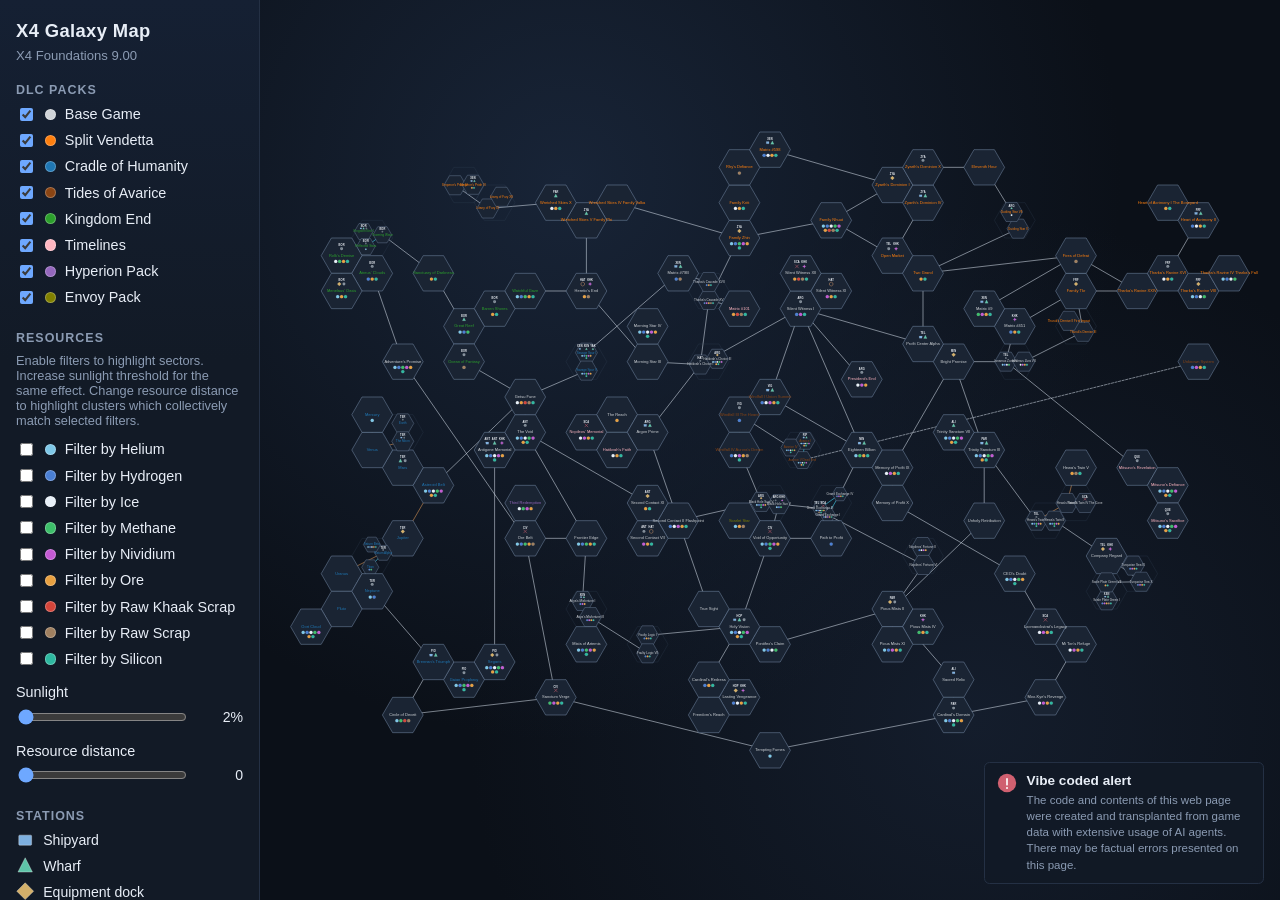
==== index.html @ addcf1e5 "first commit" ====
<!DOCTYPE html>
<html lang="en">
  <head>
    <meta charset="utf-8" />
    <meta name="viewport" content="width=device-width, initial-scale=1" />
    <title>X4 Galaxy Map</title>
    <link rel="stylesheet" href="map.css" />
  </head>
  <body>
    <aside class="panel" aria-label="Map filters">
      <h1>X4 Galaxy Map</h1>
      <p class="map-version">X4 Foundations 9.00</p>
      <section class="filter-section">
        <h2>DLC packs</h2>
        <div id="dlc-filters" class="dlc-filters"></div>
      </section>
      <section class="filter-section">
        <h2>Resources</h2>
        <p class="hint">
          Enable filters to highlight sectors. Increase sunlight threshold for the same effect.
          Change resource distance to highlight clusters which collectively match selected filters.
        </p>
        <div id="resource-filters" class="dlc-filters"></div>
        <div class="slider-filter">
          <label for="sunlight-slider">Sunlight</label>
          <div class="slider-row">
            <input
              id="sunlight-slider"
              type="range"
              min="0"
              max="0"
              value="0"
              step="1"
              disabled
            />
            <output id="sunlight-value" for="sunlight-slider">—</output>
          </div>
        </div>
        <div class="slider-filter">
          <label for="resource-distance-slider">Resource distance</label>
          <div class="slider-row">
            <input
              id="resource-distance-slider"
              type="range"
              min="0"
              max="6"
              value="0"
              step="1"
            />
            <output
              id="resource-distance-value"
              for="resource-distance-slider"
              >0</output
            >
          </div>
        </div>
      </section>
      <section class="legend-section">
        <h2>Stations</h2>
        <ul class="legend">
          <li>
            <svg class="station-legend-icon" viewBox="-6 -6 12 12" aria-hidden="true">
              <rect class="shipyard" x="-4.2" y="-3.3" width="8.4" height="6.6" rx="0.6" />
            </svg>
            Shipyard
          </li>
          <li>
            <svg class="station-legend-icon" viewBox="-6 -6 12 12" aria-hidden="true">
              <polygon class="wharf" points="0,-5.5 4.7,3.8 -4.7,3.8" />
            </svg>
            Wharf
          </li>
          <li>
            <svg class="station-legend-icon" viewBox="-6 -6 12 12" aria-hidden="true">
              <polygon class="equipmentdock" points="0,-5.5 5.5,0 0,5.5 -5.5,0" />
            </svg>
            Equipment dock
          </li>
          <li>
            <svg class="station-legend-icon" viewBox="-6 -6 12 12" aria-hidden="true">
              <g class="tradestation">
                <circle r="4" />
                <line x1="-2.5" y1="0" x2="2.5" y2="0" />
                <line x1="0" y1="-2.5" x2="0" y2="2.5" />
              </g>
            </svg>
            Trade station
          </li>
          <li>
            <svg class="station-legend-icon" viewBox="-6 -6 12 12" aria-hidden="true">
              <polygon
                class="freeport"
                points="0,-5.2 4.5,-2.6 4.5,2.6 0,5.2 -4.5,2.6 -4.5,-2.6"
              />
            </svg>
            Free port
          </li>
          <li>
            <svg class="station-legend-icon" viewBox="-6 -6 12 12" aria-hidden="true">
              <g class="piratebase">
                <line x1="-4" y1="-4" x2="4" y2="4" />
                <line x1="4" y1="-4" x2="-4" y2="4" />
              </g>
            </svg>
            Pirate base
          </li>
          <li>
            <svg class="station-legend-icon" viewBox="-6 -6 12 12" aria-hidden="true">
              <g class="khaak_hive">
                <polygon points="0,-5.5 1.9,0 0,5.5 -1.9,0" />
                <polygon points="-5.5,0 0,-1.9 5.5,0 0,1.9" />
              </g>
            </svg>
            Kha'ak hive sector
          </li>
        </ul>
      </section>
      <section class="legend-section">
        <h2>Connections</h2>
        <ul class="legend">
          <li><span class="swatch jump_gate"></span> Jump gate</li>
          <li><span class="swatch accelerator"></span> Accelerator</li>
          <li><span class="swatch superhighway"></span> Superhighway</li>
        </ul>
      </section>
    </aside>
    <main class="map-stage">
      <svg id="map" xmlns="http://www.w3.org/2000/svg" role="img" aria-label="Galaxy map"></svg>
      <aside class="vibe-disclaimer" role="note" aria-label="Disclaimer">
        <svg class="vibe-disclaimer-icon" viewBox="0 0 24 24" aria-hidden="true">
          <circle cx="12" cy="12" r="11" fill="#d06070" />
          <rect x="11" y="6" width="2" height="9" rx="1" fill="#fff" />
          <circle cx="12" cy="18" r="1.2" fill="#fff" />
        </svg>
        <div class="vibe-disclaimer-text">
          <p class="vibe-disclaimer-title">Vibe coded alert</p>
          <p class="vibe-disclaimer-body">
            The code and contents of this web page were created and transplanted
            from game data with extensive usage of AI agents. There may be factual
            errors presented on this page.
          </p>
        </div>
      </aside>
    </main>
    <script type="module" src="map.js"></script>
  </body>
</html>
---- map.css ----
:root {
  --bg: #0b1018;
  --panel: #121a26;
  --border: #243044;
  --text: #e8eef7;
  --muted: #8b9bb3;
  --hex-fill: #1a2433;
  --hex-stroke: #6f839f;
  --hex-dim: #10151e;
  --label: #f2f6fb;
  --label-dim: #5a6a80;
  --jump: #dce6f2;
  --accel: #f0a35a;
  --highway: #3ec6e0;
  --station-shipyard: #7eb0e0;
  --station-wharf: #5ec4a8;
  --station-equipmentdock: #d4b06a;
  --station-tradestation: #c9d4e0;
  --station-freeport: #e0a070;
  --station-piratebase: #d06070;
  --station-khaak: #c45ad4;
  --dim-opacity: 0.22;
  --font: "Segoe UI", "Helvetica Neue", sans-serif;
}

* {
  box-sizing: border-box;
}

html,
body {
  margin: 0;
  height: 100%;
  background: var(--bg);
  color: var(--text);
  font-family: var(--font);
}

body {
  display: grid;
  grid-template-columns: 260px 1fr;
}

.panel {
  padding: 1.25rem 1rem;
  background: linear-gradient(180deg, #152033 0%, var(--panel) 40%);
  border-right: 1px solid var(--border);
  overflow: auto;
}

.panel h1 {
  margin: 0 0 0.35rem;
  font-size: 1.15rem;
  font-weight: 650;
  letter-spacing: 0.02em;
}

.map-version {
  margin: 0 0 1.25rem;
  font-size: 0.82rem;
  color: var(--muted);
}

.panel h2 {
  margin: 0 0 0.5rem;
  font-size: 0.78rem;
  text-transform: uppercase;
  letter-spacing: 0.08em;
  color: var(--muted);
  font-weight: 600;
}

.hint {
  margin: 0 0 0.75rem;
  font-size: 0.8rem;
  color: var(--muted);
}

.filter-section,
.legend-section {
  margin-bottom: 1.5rem;
}

.dlc-filters {
  display: flex;
  flex-direction: column;
  gap: 0.45rem;
}

.dlc-filters label {
  display: flex;
  align-items: center;
  gap: 0.55rem;
  font-size: 0.9rem;
  cursor: pointer;
  user-select: none;
}

.dlc-filters input {
  accent-color: #6ea8ff;
}

.slider-filter {
  margin-top: 1rem;
}

.slider-filter > label {
  display: block;
  margin-bottom: 0.4rem;
  font-size: 0.9rem;
}

.slider-row {
  display: flex;
  align-items: center;
  gap: 0.65rem;
}

.slider-row input[type="range"] {
  flex: 1 1 auto;
  min-width: 0;
  accent-color: #6ea8ff;
}

.slider-row output {
  flex: 0 0 auto;
  min-width: 2.75rem;
  font-size: 0.88rem;
  font-variant-numeric: tabular-nums;
  color: var(--text);
  text-align: right;
}

.dlc-dot {
  width: 0.7rem;
  height: 0.7rem;
  border-radius: 50%;
  flex: 0 0 auto;
  border: 1px solid rgba(255, 255, 255, 0.25);
}

.legend {
  list-style: none;
  margin: 0;
  padding: 0;
  display: flex;
  flex-direction: column;
  gap: 0.45rem;
  font-size: 0.88rem;
}

.legend li {
  display: flex;
  align-items: center;
  gap: 0.55rem;
}

.swatch {
  width: 1.4rem;
  height: 0;
  border-top: 2px solid;
}

.swatch.jump_gate {
  border-color: var(--jump);
}

.swatch.accelerator {
  border-color: var(--accel);
}

.swatch.superhighway {
  border-color: var(--highway);
}

.station-legend-icon {
  width: 1.15rem;
  height: 1.15rem;
  flex: 0 0 auto;
  overflow: visible;
}

.station-icons.dimmed {
  opacity: var(--dim-opacity);
}

.station-icon {
  pointer-events: none;
}

.station-icon.shipyard,
.station-legend-icon .shipyard {
  fill: var(--station-shipyard);
  stroke: rgba(255, 255, 255, 0.35);
  stroke-width: 0.6;
}

.station-icon.wharf,
.station-legend-icon .wharf {
  fill: var(--station-wharf);
  stroke: rgba(255, 255, 255, 0.35);
  stroke-width: 0.6;
}

.station-icon.equipmentdock,
.station-legend-icon .equipmentdock {
  fill: var(--station-equipmentdock);
  stroke: rgba(255, 255, 255, 0.35);
  stroke-width: 0.6;
}

.station-icon.tradestation,
.station-legend-icon .tradestation {
  fill: var(--station-tradestation);
  stroke: rgba(20, 28, 40, 0.85);
  stroke-width: 0.85;
}

.station-icon.tradestation line,
.station-legend-icon .tradestation line {
  fill: none;
  stroke: rgba(20, 28, 40, 0.9);
  stroke-width: 0.9;
  stroke-linecap: round;
}

.station-icon.freeport,
.station-legend-icon .freeport {
  fill: none;
  stroke: var(--station-freeport);
  stroke-width: 1.15;
}

.station-icon.piratebase,
.station-legend-icon .piratebase {
  fill: none;
  stroke: var(--station-piratebase);
  stroke-width: 1.35;
  stroke-linecap: round;
}

.station-icon.khaak_hive,
.station-legend-icon .khaak_hive {
  fill: var(--station-khaak);
  stroke: rgba(255, 255, 255, 0.3);
  stroke-width: 0.45;
}

.faction-label {
  fill: var(--label);
  font-size: 7px;
  font-weight: 650;
  font-family: var(--font);
  letter-spacing: 0.04em;
  text-anchor: middle;
  pointer-events: none;
}

.map-stage {
  position: relative;
  overflow: hidden;
  background:
    radial-gradient(ellipse at 30% 20%, #182437 0%, transparent 55%),
    radial-gradient(ellipse at 70% 80%, #141d2c 0%, transparent 50%),
    var(--bg);
  cursor: grab;
}

.map-stage.dragging {
  cursor: grabbing;
}

.vibe-disclaimer {
  position: absolute;
  bottom: 1rem;
  right: 1rem;
  z-index: 10;
  display: flex;
  align-items: flex-start;
  gap: 0.6rem;
  max-width: 280px;
  padding: 0.65rem 0.75rem;
  border: 1px solid var(--border);
  border-radius: 0.35rem;
  background: rgba(18, 26, 38, 0.88);
  pointer-events: none;
}

.vibe-disclaimer-icon {
  flex-shrink: 0;
  width: 1.25rem;
  height: 1.25rem;
}

.vibe-disclaimer-text {
  min-width: 0;
}

.vibe-disclaimer-title {
  margin: 0 0 0.25rem;
  font-size: 0.85rem;
  font-weight: 650;
  color: var(--text);
}

.vibe-disclaimer-body {
  margin: 0;
  font-size: 0.72rem;
  line-height: 1.4;
  color: var(--muted);
}

#map {
  width: 100%;
  height: 100%;
  display: block;
  touch-action: none;
}

.hex {
  fill: var(--hex-fill);
  stroke: var(--hex-stroke);
  stroke-width: 1.5;
}

.hex.parent {
  fill: none;
  stroke: #3a4a60;
  stroke-width: 1.2;
  opacity: 0.55;
  pointer-events: none;
}

.hex.sub {
  stroke-width: 1.2;
}

.hex.dimmed {
  fill: var(--hex-dim);
  stroke: #2a3648;
  opacity: var(--dim-opacity);
}

.hex.parent.dimmed {
  fill: none;
  opacity: calc(var(--dim-opacity) * 0.7);
}

.sector-label {
  fill: var(--label);
  font-size: 11px;
  font-family: var(--font);
  text-anchor: middle;
  pointer-events: none;
}

.sector-label.sub {
  font-size: 8.5px;
}

.sector-label.dimmed {
  fill: var(--label-dim);
  opacity: var(--dim-opacity);
}

.resource-map-dot {
  stroke: rgba(255, 255, 255, 0.35);
  stroke-width: 0.6;
  pointer-events: none;
}

.resource-dots.dimmed {
  opacity: var(--dim-opacity);
}

.link {
  fill: none;
  stroke-width: 1.6;
  stroke-linecap: round;
  opacity: 0.9;
}

.link.jump_gate {
  stroke: var(--jump);
}

.link.accelerator {
  stroke: var(--accel);
}

.link.superhighway {
  stroke: var(--highway);
  stroke-width: 2;
}

.link.one-way {
  stroke-dasharray: 6 4;
}

.link.dimmed {
  opacity: var(--dim-opacity);
}

@media (max-width: 800px) {
  body {
    grid-template-columns: 1fr;
    grid-template-rows: auto 1fr;
  }

  .panel {
    border-right: none;
    border-bottom: 1px solid var(--border);
  }

  .map-stage {
    min-height: 70vh;
  }

  .vibe-disclaimer {
    bottom: 0.65rem;
    right: 0.65rem;
    max-width: 240px;
    padding: 0.55rem 0.65rem;
  }
}
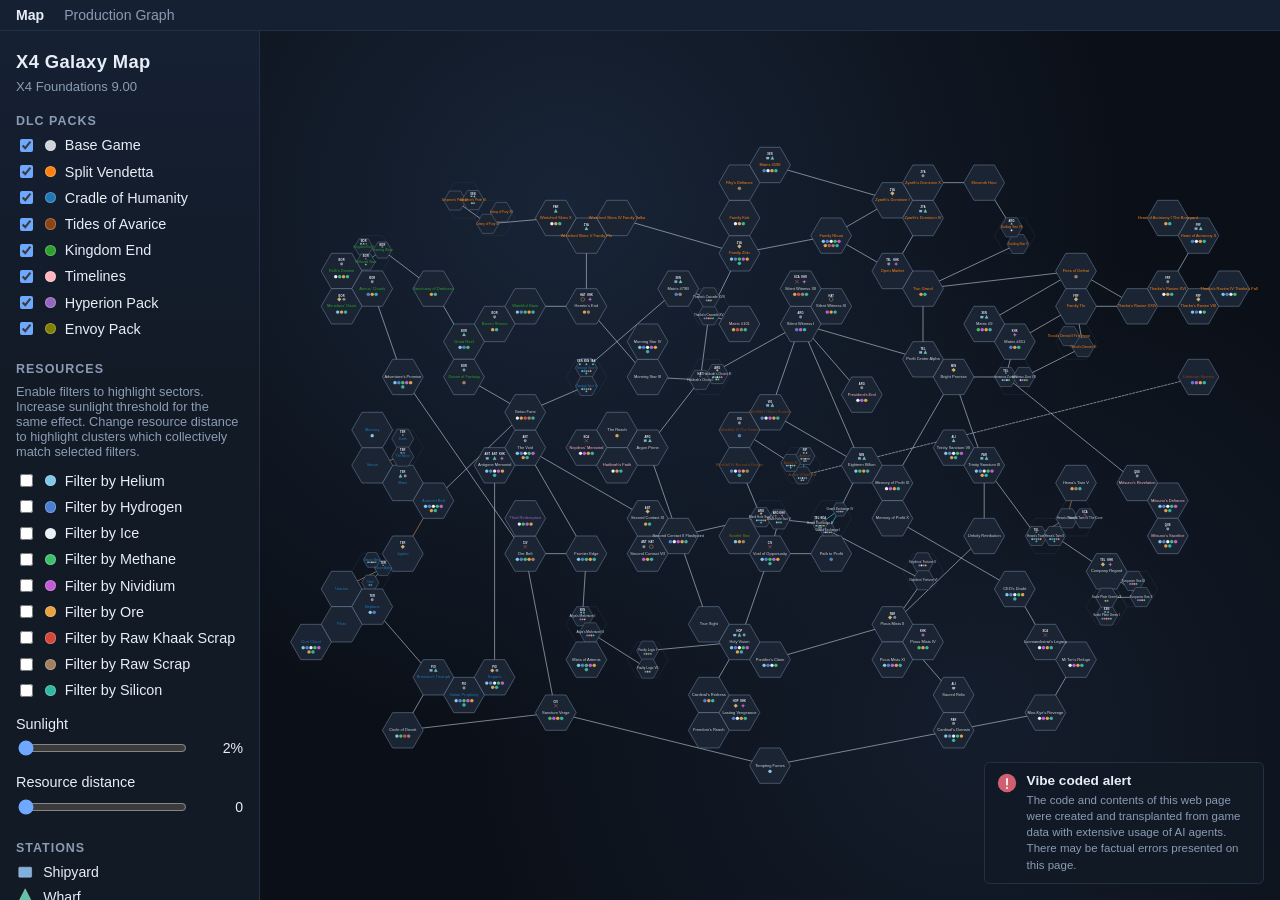
==== commit 89bea06d: "added prod chart" ====
--- a/index.html
+++ b/index.html
@@ -4,144 +4,151 @@
     <meta charset="utf-8" />
     <meta name="viewport" content="width=device-width, initial-scale=1" />
     <title>X4 Galaxy Map</title>
-    <link rel="stylesheet" href="map.css" />
+    <link rel="stylesheet" href="site.css" />
+    <link rel="stylesheet" href="map/map.css" />
   </head>
   <body>
-    <aside class="panel" aria-label="Map filters">
-      <h1>X4 Galaxy Map</h1>
-      <p class="map-version">X4 Foundations 9.00</p>
-      <section class="filter-section">
-        <h2>DLC packs</h2>
-        <div id="dlc-filters" class="dlc-filters"></div>
-      </section>
-      <section class="filter-section">
-        <h2>Resources</h2>
-        <p class="hint">
-          Enable filters to highlight sectors. Increase sunlight threshold for the same effect.
-          Change resource distance to highlight clusters which collectively match selected filters.
-        </p>
-        <div id="resource-filters" class="dlc-filters"></div>
-        <div class="slider-filter">
-          <label for="sunlight-slider">Sunlight</label>
-          <div class="slider-row">
-            <input
-              id="sunlight-slider"
-              type="range"
-              min="0"
-              max="0"
-              value="0"
-              step="1"
-              disabled
-            />
-            <output id="sunlight-value" for="sunlight-slider">—</output>
+    <nav class="site-nav" aria-label="Site">
+      <a href="index.html" aria-current="page">Map</a>
+      <a href="production.html">Production Graph</a>
+    </nav>
+    <div class="app">
+      <aside class="panel" aria-label="Map filters">
+        <h1>X4 Galaxy Map</h1>
+        <p class="map-version">X4 Foundations 9.00</p>
+        <section class="filter-section">
+          <h2>DLC packs</h2>
+          <div id="dlc-filters" class="dlc-filters"></div>
+        </section>
+        <section class="filter-section">
+          <h2>Resources</h2>
+          <p class="hint">
+            Enable filters to highlight sectors. Increase sunlight threshold for the same effect.
+            Change resource distance to highlight clusters which collectively match selected filters.
+          </p>
+          <div id="resource-filters" class="dlc-filters"></div>
+          <div class="slider-filter">
+            <label for="sunlight-slider">Sunlight</label>
+            <div class="slider-row">
+              <input
+                id="sunlight-slider"
+                type="range"
+                min="0"
+                max="0"
+                value="0"
+                step="1"
+                disabled
+              />
+              <output id="sunlight-value" for="sunlight-slider">—</output>
+            </div>
           </div>
-        </div>
-        <div class="slider-filter">
-          <label for="resource-distance-slider">Resource distance</label>
-          <div class="slider-row">
-            <input
-              id="resource-distance-slider"
-              type="range"
-              min="0"
-              max="6"
-              value="0"
-              step="1"
-            />
-            <output
-              id="resource-distance-value"
-              for="resource-distance-slider"
-              >0</output
-            >
+          <div class="slider-filter">
+            <label for="resource-distance-slider">Resource distance</label>
+            <div class="slider-row">
+              <input
+                id="resource-distance-slider"
+                type="range"
+                min="0"
+                max="6"
+                value="0"
+                step="1"
+              />
+              <output
+                id="resource-distance-value"
+                for="resource-distance-slider"
+                >0</output
+              >
+            </div>
           </div>
-        </div>
-      </section>
-      <section class="legend-section">
-        <h2>Stations</h2>
-        <ul class="legend">
-          <li>
-            <svg class="station-legend-icon" viewBox="-6 -6 12 12" aria-hidden="true">
-              <rect class="shipyard" x="-4.2" y="-3.3" width="8.4" height="6.6" rx="0.6" />
-            </svg>
-            Shipyard
-          </li>
-          <li>
-            <svg class="station-legend-icon" viewBox="-6 -6 12 12" aria-hidden="true">
-              <polygon class="wharf" points="0,-5.5 4.7,3.8 -4.7,3.8" />
-            </svg>
-            Wharf
-          </li>
-          <li>
-            <svg class="station-legend-icon" viewBox="-6 -6 12 12" aria-hidden="true">
-              <polygon class="equipmentdock" points="0,-5.5 5.5,0 0,5.5 -5.5,0" />
-            </svg>
-            Equipment dock
-          </li>
-          <li>
-            <svg class="station-legend-icon" viewBox="-6 -6 12 12" aria-hidden="true">
-              <g class="tradestation">
-                <circle r="4" />
-                <line x1="-2.5" y1="0" x2="2.5" y2="0" />
-                <line x1="0" y1="-2.5" x2="0" y2="2.5" />
-              </g>
-            </svg>
-            Trade station
-          </li>
-          <li>
-            <svg class="station-legend-icon" viewBox="-6 -6 12 12" aria-hidden="true">
-              <polygon
-                class="freeport"
-                points="0,-5.2 4.5,-2.6 4.5,2.6 0,5.2 -4.5,2.6 -4.5,-2.6"
-              />
-            </svg>
-            Free port
-          </li>
-          <li>
-            <svg class="station-legend-icon" viewBox="-6 -6 12 12" aria-hidden="true">
-              <g class="piratebase">
-                <line x1="-4" y1="-4" x2="4" y2="4" />
-                <line x1="4" y1="-4" x2="-4" y2="4" />
-              </g>
-            </svg>
-            Pirate base
-          </li>
-          <li>
-            <svg class="station-legend-icon" viewBox="-6 -6 12 12" aria-hidden="true">
-              <g class="khaak_hive">
-                <polygon points="0,-5.5 1.9,0 0,5.5 -1.9,0" />
-                <polygon points="-5.5,0 0,-1.9 5.5,0 0,1.9" />
-              </g>
-            </svg>
-            Kha'ak hive sector
-          </li>
-        </ul>
-      </section>
-      <section class="legend-section">
-        <h2>Connections</h2>
-        <ul class="legend">
-          <li><span class="swatch jump_gate"></span> Jump gate</li>
-          <li><span class="swatch accelerator"></span> Accelerator</li>
-          <li><span class="swatch superhighway"></span> Superhighway</li>
-        </ul>
-      </section>
-    </aside>
-    <main class="map-stage">
-      <svg id="map" xmlns="http://www.w3.org/2000/svg" role="img" aria-label="Galaxy map"></svg>
-      <aside class="vibe-disclaimer" role="note" aria-label="Disclaimer">
-        <svg class="vibe-disclaimer-icon" viewBox="0 0 24 24" aria-hidden="true">
-          <circle cx="12" cy="12" r="11" fill="#d06070" />
-          <rect x="11" y="6" width="2" height="9" rx="1" fill="#fff" />
-          <circle cx="12" cy="18" r="1.2" fill="#fff" />
-        </svg>
-        <div class="vibe-disclaimer-text">
-          <p class="vibe-disclaimer-title">Vibe coded alert</p>
-          <p class="vibe-disclaimer-body">
-            The code and contents of this web page were created and transplanted
-            from game data with extensive usage of AI agents. There may be factual
-            errors presented on this page.
-          </p>
-        </div>
+        </section>
+        <section class="legend-section">
+          <h2>Stations</h2>
+          <ul class="legend">
+            <li>
+              <svg class="station-legend-icon" viewBox="-6 -6 12 12" aria-hidden="true">
+                <rect class="shipyard" x="-4.2" y="-3.3" width="8.4" height="6.6" rx="0.6" />
+              </svg>
+              Shipyard
+            </li>
+            <li>
+              <svg class="station-legend-icon" viewBox="-6 -6 12 12" aria-hidden="true">
+                <polygon class="wharf" points="0,-5.5 4.7,3.8 -4.7,3.8" />
+              </svg>
+              Wharf
+            </li>
+            <li>
+              <svg class="station-legend-icon" viewBox="-6 -6 12 12" aria-hidden="true">
+                <polygon class="equipmentdock" points="0,-5.5 5.5,0 0,5.5 -5.5,0" />
+              </svg>
+              Equipment dock
+            </li>
+            <li>
+              <svg class="station-legend-icon" viewBox="-6 -6 12 12" aria-hidden="true">
+                <g class="tradestation">
+                  <circle r="4" />
+                  <line x1="-2.5" y1="0" x2="2.5" y2="0" />
+                  <line x1="0" y1="-2.5" x2="0" y2="2.5" />
+                </g>
+              </svg>
+              Trade station
+            </li>
+            <li>
+              <svg class="station-legend-icon" viewBox="-6 -6 12 12" aria-hidden="true">
+                <polygon
+                  class="freeport"
+                  points="0,-5.2 4.5,-2.6 4.5,2.6 0,5.2 -4.5,2.6 -4.5,-2.6"
+                />
+              </svg>
+              Free port
+            </li>
+            <li>
+              <svg class="station-legend-icon" viewBox="-6 -6 12 12" aria-hidden="true">
+                <g class="piratebase">
+                  <line x1="-4" y1="-4" x2="4" y2="4" />
+                  <line x1="4" y1="-4" x2="-4" y2="4" />
+                </g>
+              </svg>
+              Pirate base
+            </li>
+            <li>
+              <svg class="station-legend-icon" viewBox="-6 -6 12 12" aria-hidden="true">
+                <g class="khaak_hive">
+                  <polygon points="0,-5.5 1.9,0 0,5.5 -1.9,0" />
+                  <polygon points="-5.5,0 0,-1.9 5.5,0 0,1.9" />
+                </g>
+              </svg>
+              Kha'ak hive sector
+            </li>
+          </ul>
+        </section>
+        <section class="legend-section">
+          <h2>Connections</h2>
+          <ul class="legend">
+            <li><span class="swatch jump_gate"></span> Jump gate</li>
+            <li><span class="swatch accelerator"></span> Accelerator</li>
+            <li><span class="swatch superhighway"></span> Superhighway</li>
+          </ul>
+        </section>
       </aside>
-    </main>
-    <script type="module" src="map.js"></script>
+      <main class="map-stage">
+        <svg id="map" xmlns="http://www.w3.org/2000/svg" role="img" aria-label="Galaxy map"></svg>
+        <aside class="vibe-disclaimer" role="note" aria-label="Disclaimer">
+          <svg class="vibe-disclaimer-icon" viewBox="0 0 24 24" aria-hidden="true">
+            <circle cx="12" cy="12" r="11" fill="#d06070" />
+            <rect x="11" y="6" width="2" height="9" rx="1" fill="#fff" />
+            <circle cx="12" cy="18" r="1.2" fill="#fff" />
+          </svg>
+          <div class="vibe-disclaimer-text">
+            <p class="vibe-disclaimer-title">Vibe coded alert</p>
+            <p class="vibe-disclaimer-body">
+              The code and contents of this web page were created and transplanted
+              from game data with extensive usage of AI agents. There may be factual
+              errors presented on this page.
+            </p>
+          </div>
+        </aside>
+      </main>
+    </div>
+    <script type="module" src="map/map.js"></script>
   </body>
 </html>
--- a/site.css
+++ b/site.css
@@ -0,0 +1,30 @@
+body {
+  display: flex;
+  flex-direction: column;
+}
+
+.site-nav {
+  flex: 0 0 auto;
+  display: flex;
+  align-items: center;
+  gap: 1.25rem;
+  padding: 0.45rem 1rem;
+  border-bottom: 1px solid var(--border);
+  background: #152033;
+  font-family: var(--font);
+  font-size: 0.88rem;
+}
+
+.site-nav a {
+  color: var(--muted);
+  text-decoration: none;
+}
+
+.site-nav a:hover {
+  color: var(--text);
+}
+
+.site-nav a[aria-current="page"] {
+  color: var(--text);
+  font-weight: 650;
+}
--- a/map/map.css
+++ b/map/map.css
@@ -0,0 +1,428 @@
+:root {
+  --bg: #0b1018;
+  --panel: #121a26;
+  --border: #243044;
+  --text: #e8eef7;
+  --muted: #8b9bb3;
+  --hex-fill: #1a2433;
+  --hex-stroke: #6f839f;
+  --hex-dim: #10151e;
+  --label: #f2f6fb;
+  --label-dim: #5a6a80;
+  --jump: #dce6f2;
+  --accel: #f0a35a;
+  --highway: #3ec6e0;
+  --station-shipyard: #7eb0e0;
+  --station-wharf: #5ec4a8;
+  --station-equipmentdock: #d4b06a;
+  --station-tradestation: #c9d4e0;
+  --station-freeport: #e0a070;
+  --station-piratebase: #d06070;
+  --station-khaak: #c45ad4;
+  --dim-opacity: 0.22;
+  --font: "Segoe UI", "Helvetica Neue", sans-serif;
+}
+
+* {
+  box-sizing: border-box;
+}
+
+html,
+body {
+  margin: 0;
+  height: 100%;
+  background: var(--bg);
+  color: var(--text);
+  font-family: var(--font);
+}
+
+.app {
+  display: grid;
+  flex: 1;
+  min-height: 0;
+  grid-template-columns: 260px 1fr;
+}
+
+.panel {
+  padding: 1.25rem 1rem;
+  background: linear-gradient(180deg, #152033 0%, var(--panel) 40%);
+  border-right: 1px solid var(--border);
+  overflow: auto;
+}
+
+.panel h1 {
+  margin: 0 0 0.35rem;
+  font-size: 1.15rem;
+  font-weight: 650;
+  letter-spacing: 0.02em;
+}
+
+.map-version {
+  margin: 0 0 1.25rem;
+  font-size: 0.82rem;
+  color: var(--muted);
+}
+
+.panel h2 {
+  margin: 0 0 0.5rem;
+  font-size: 0.78rem;
+  text-transform: uppercase;
+  letter-spacing: 0.08em;
+  color: var(--muted);
+  font-weight: 600;
+}
+
+.hint {
+  margin: 0 0 0.75rem;
+  font-size: 0.8rem;
+  color: var(--muted);
+}
+
+.filter-section,
+.legend-section {
+  margin-bottom: 1.5rem;
+}
+
+.dlc-filters {
+  display: flex;
+  flex-direction: column;
+  gap: 0.45rem;
+}
+
+.dlc-filters label {
+  display: flex;
+  align-items: center;
+  gap: 0.55rem;
+  font-size: 0.9rem;
+  cursor: pointer;
+  user-select: none;
+}
+
+.dlc-filters input {
+  accent-color: #6ea8ff;
+}
+
+.slider-filter {
+  margin-top: 1rem;
+}
+
+.slider-filter > label {
+  display: block;
+  margin-bottom: 0.4rem;
+  font-size: 0.9rem;
+}
+
+.slider-row {
+  display: flex;
+  align-items: center;
+  gap: 0.65rem;
+}
+
+.slider-row input[type="range"] {
+  flex: 1 1 auto;
+  min-width: 0;
+  accent-color: #6ea8ff;
+}
+
+.slider-row output {
+  flex: 0 0 auto;
+  min-width: 2.75rem;
+  font-size: 0.88rem;
+  font-variant-numeric: tabular-nums;
+  color: var(--text);
+  text-align: right;
+}
+
+.dlc-dot {
+  width: 0.7rem;
+  height: 0.7rem;
+  border-radius: 50%;
+  flex: 0 0 auto;
+  border: 1px solid rgba(255, 255, 255, 0.25);
+}
+
+.legend {
+  list-style: none;
+  margin: 0;
+  padding: 0;
+  display: flex;
+  flex-direction: column;
+  gap: 0.45rem;
+  font-size: 0.88rem;
+}
+
+.legend li {
+  display: flex;
+  align-items: center;
+  gap: 0.55rem;
+}
+
+.swatch {
+  width: 1.4rem;
+  height: 0;
+  border-top: 2px solid;
+}
+
+.swatch.jump_gate {
+  border-color: var(--jump);
+}
+
+.swatch.accelerator {
+  border-color: var(--accel);
+}
+
+.swatch.superhighway {
+  border-color: var(--highway);
+}
+
+.station-legend-icon {
+  width: 1.15rem;
+  height: 1.15rem;
+  flex: 0 0 auto;
+  overflow: visible;
+}
+
+.station-icons.dimmed {
+  opacity: var(--dim-opacity);
+}
+
+.station-icon {
+  pointer-events: none;
+}
+
+.station-icon.shipyard,
+.station-legend-icon .shipyard {
+  fill: var(--station-shipyard);
+  stroke: rgba(255, 255, 255, 0.35);
+  stroke-width: 0.6;
+}
+
+.station-icon.wharf,
+.station-legend-icon .wharf {
+  fill: var(--station-wharf);
+  stroke: rgba(255, 255, 255, 0.35);
+  stroke-width: 0.6;
+}
+
+.station-icon.equipmentdock,
+.station-legend-icon .equipmentdock {
+  fill: var(--station-equipmentdock);
+  stroke: rgba(255, 255, 255, 0.35);
+  stroke-width: 0.6;
+}
+
+.station-icon.tradestation,
+.station-legend-icon .tradestation {
+  fill: var(--station-tradestation);
+  stroke: rgba(20, 28, 40, 0.85);
+  stroke-width: 0.85;
+}
+
+.station-icon.tradestation line,
+.station-legend-icon .tradestation line {
+  fill: none;
+  stroke: rgba(20, 28, 40, 0.9);
+  stroke-width: 0.9;
+  stroke-linecap: round;
+}
+
+.station-icon.freeport,
+.station-legend-icon .freeport {
+  fill: none;
+  stroke: var(--station-freeport);
+  stroke-width: 1.15;
+}
+
+.station-icon.piratebase,
+.station-legend-icon .piratebase {
+  fill: none;
+  stroke: var(--station-piratebase);
+  stroke-width: 1.35;
+  stroke-linecap: round;
+}
+
+.station-icon.khaak_hive,
+.station-legend-icon .khaak_hive {
+  fill: var(--station-khaak);
+  stroke: rgba(255, 255, 255, 0.3);
+  stroke-width: 0.45;
+}
+
+.faction-label {
+  fill: var(--label);
+  font-size: 7px;
+  font-weight: 650;
+  font-family: var(--font);
+  letter-spacing: 0.04em;
+  text-anchor: middle;
+  pointer-events: none;
+}
+
+.map-stage {
+  position: relative;
+  overflow: hidden;
+  touch-action: none;
+  background:
+    radial-gradient(ellipse at 30% 20%, #182437 0%, transparent 55%),
+    radial-gradient(ellipse at 70% 80%, #141d2c 0%, transparent 50%),
+    var(--bg);
+  cursor: grab;
+}
+
+.map-stage.dragging {
+  cursor: grabbing;
+}
+
+.vibe-disclaimer {
+  position: absolute;
+  bottom: 1rem;
+  right: 1rem;
+  z-index: 10;
+  display: flex;
+  align-items: flex-start;
+  gap: 0.6rem;
+  max-width: 280px;
+  padding: 0.65rem 0.75rem;
+  border: 1px solid var(--border);
+  border-radius: 0.35rem;
+  background: rgba(18, 26, 38, 0.88);
+  pointer-events: none;
+}
+
+.vibe-disclaimer-icon {
+  flex-shrink: 0;
+  width: 1.25rem;
+  height: 1.25rem;
+}
+
+.vibe-disclaimer-text {
+  min-width: 0;
+}
+
+.vibe-disclaimer-title {
+  margin: 0 0 0.25rem;
+  font-size: 0.85rem;
+  font-weight: 650;
+  color: var(--text);
+}
+
+.vibe-disclaimer-body {
+  margin: 0;
+  font-size: 0.72rem;
+  line-height: 1.4;
+  color: var(--muted);
+}
+
+#map {
+  width: 100%;
+  height: 100%;
+  display: block;
+  touch-action: none;
+}
+
+.hex {
+  fill: var(--hex-fill);
+  stroke: var(--hex-stroke);
+  stroke-width: 1.5;
+}
+
+.hex.parent {
+  fill: none;
+  stroke: #3a4a60;
+  stroke-width: 1.2;
+  opacity: 0.55;
+  pointer-events: none;
+}
+
+.hex.sub {
+  stroke-width: 1.2;
+}
+
+.hex.dimmed {
+  fill: var(--hex-dim);
+  stroke: #2a3648;
+  opacity: var(--dim-opacity);
+}
+
+.hex.parent.dimmed {
+  fill: none;
+  opacity: calc(var(--dim-opacity) * 0.7);
+}
+
+.sector-label {
+  fill: var(--label);
+  font-size: 11px;
+  font-family: var(--font);
+  text-anchor: middle;
+  pointer-events: none;
+}
+
+.sector-label.sub {
+  font-size: 8.5px;
+}
+
+.sector-label.dimmed {
+  fill: var(--label-dim);
+  opacity: var(--dim-opacity);
+}
+
+.resource-map-dot {
+  stroke: rgba(255, 255, 255, 0.35);
+  stroke-width: 0.6;
+  pointer-events: none;
+}
+
+.resource-dots.dimmed {
+  opacity: var(--dim-opacity);
+}
+
+.link {
+  fill: none;
+  stroke-width: 1.6;
+  stroke-linecap: round;
+  opacity: 0.9;
+}
+
+.link.jump_gate {
+  stroke: var(--jump);
+}
+
+.link.accelerator {
+  stroke: var(--accel);
+}
+
+.link.superhighway {
+  stroke: var(--highway);
+  stroke-width: 2;
+}
+
+.link.one-way {
+  stroke-dasharray: 6 4;
+}
+
+.link.dimmed {
+  opacity: var(--dim-opacity);
+}
+
+@media (max-width: 800px) {
+  .app {
+    grid-template-columns: 1fr;
+    grid-template-rows: auto 1fr;
+  }
+
+  .panel {
+    border-right: none;
+    border-bottom: 1px solid var(--border);
+  }
+
+  .map-stage {
+    min-height: 70vh;
+  }
+
+  .vibe-disclaimer {
+    bottom: 0.65rem;
+    right: 0.65rem;
+    max-width: 240px;
+    padding: 0.55rem 0.65rem;
+  }
+}
